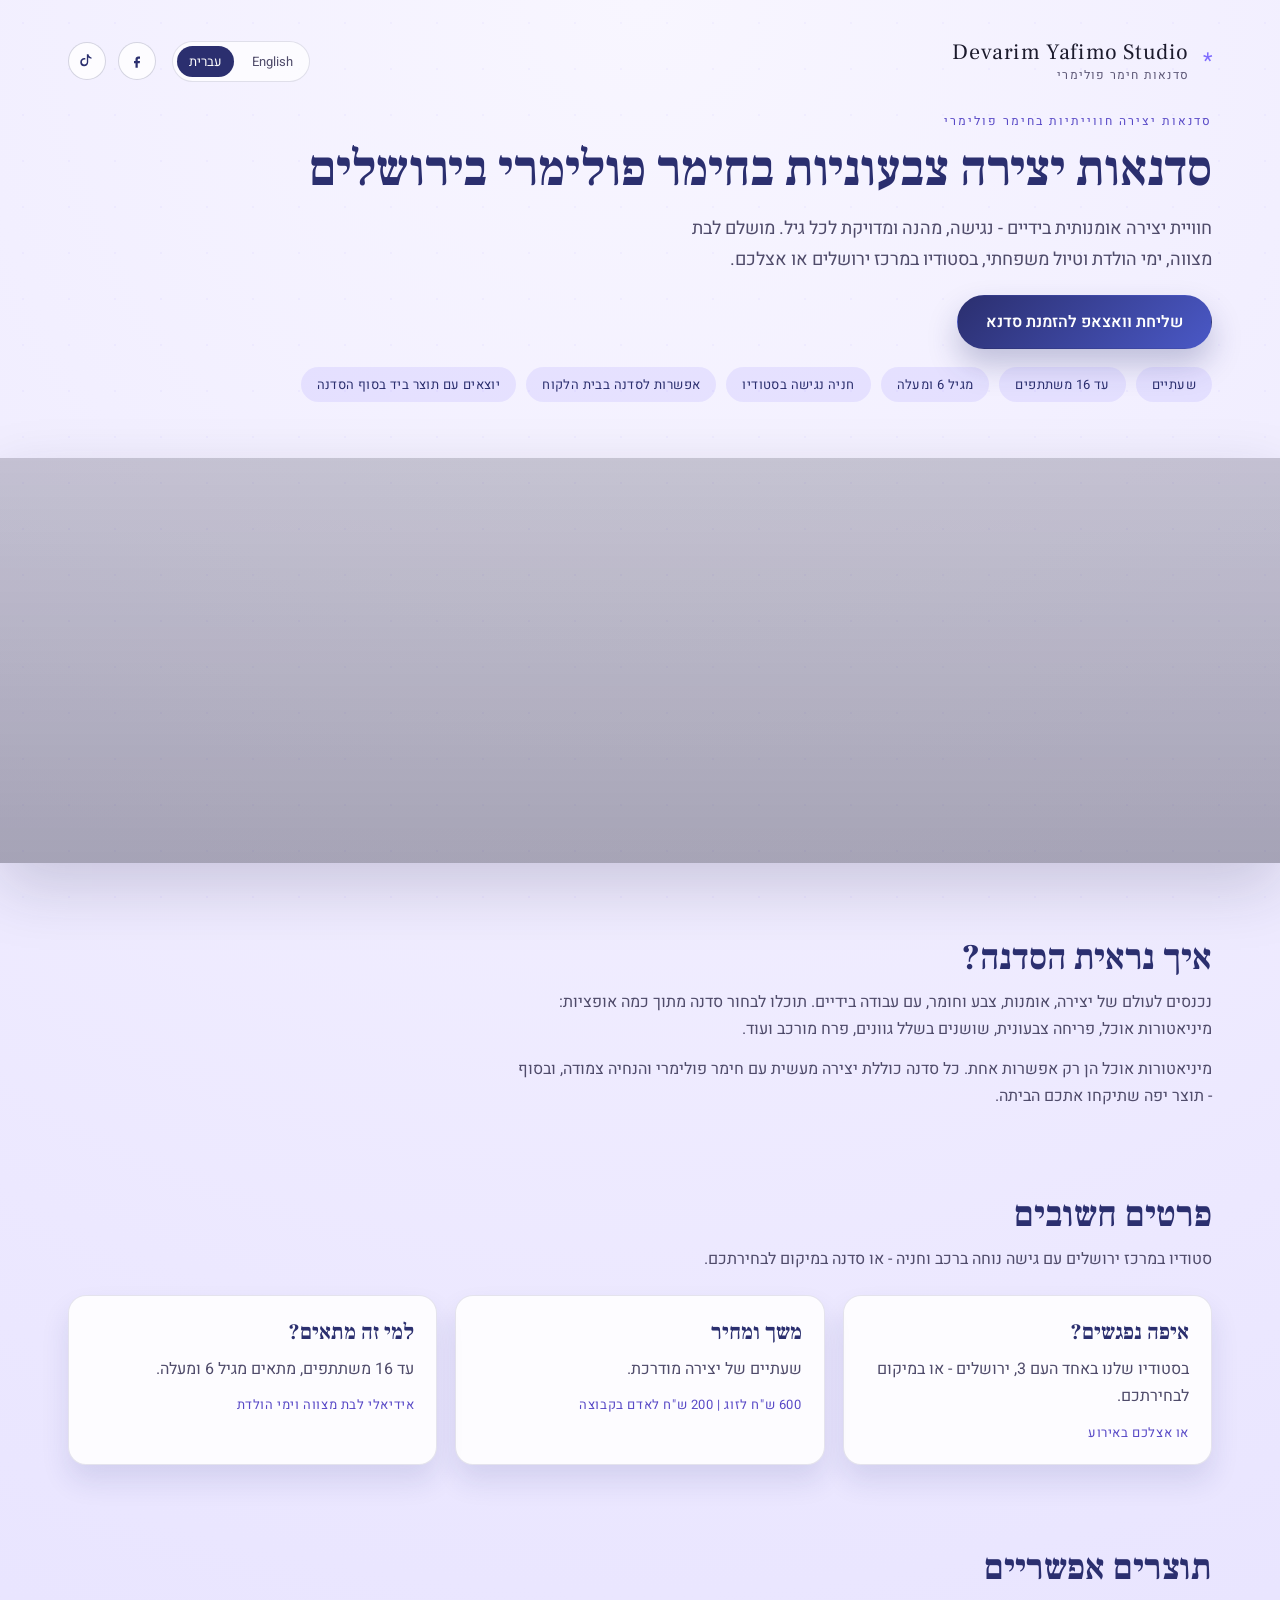
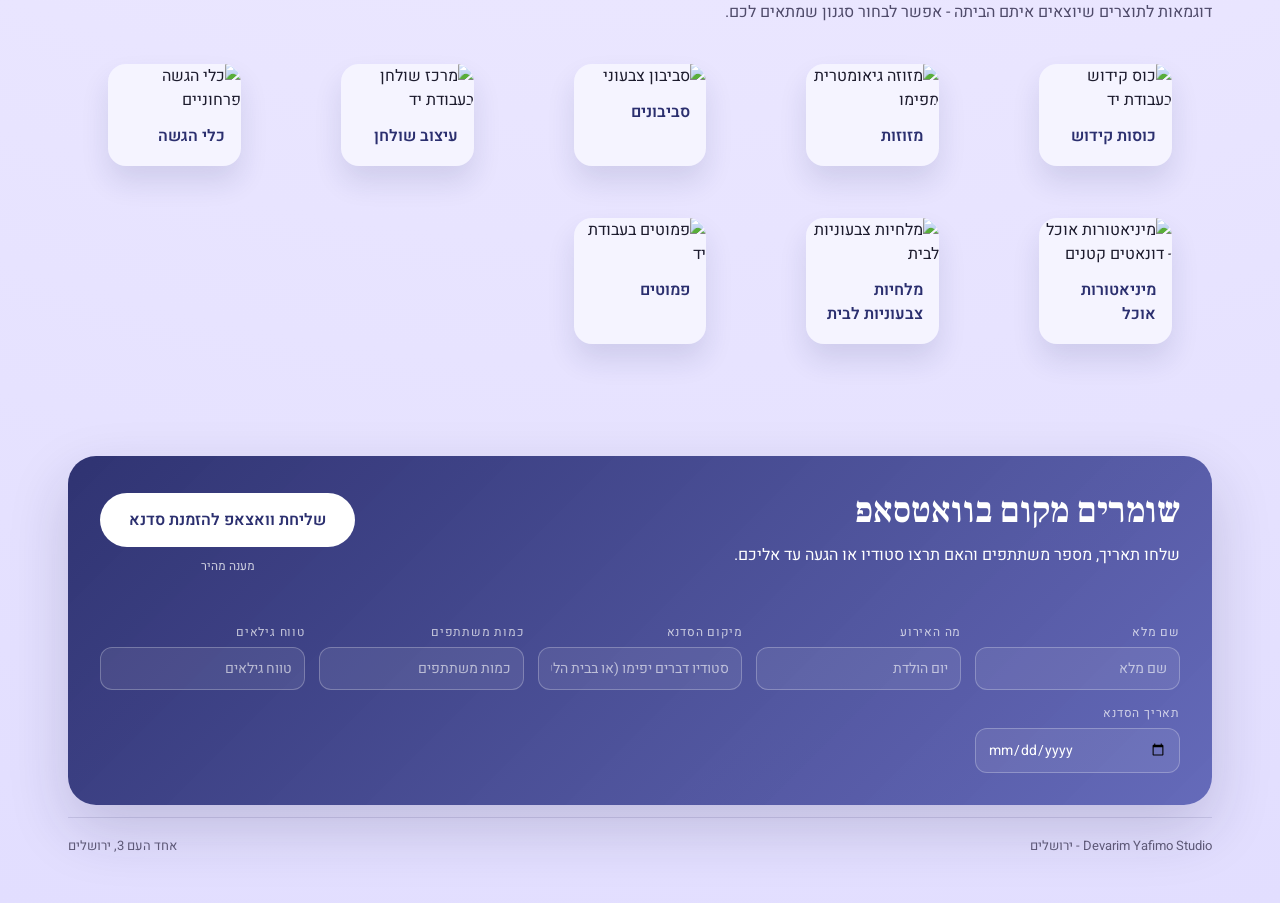
==== docs/index.html @ 642908dd "wip" ====
<!doctype html>
<html lang="he" dir="rtl">
  <head>
    <meta charset="utf-8" />
    <meta name="viewport" content="width=device-width, initial-scale=1" />
    <meta
      name="description"
      content="סדנאות יצירה בחימר פולימרי בירושלים - חוויה צבעונית עם תוצרים אישיים לכל גיל."
    />
    <title>Devarim Yafimo Studio | סדנאות פימו בירושלים</title>
    <link rel="stylesheet" href="styles.css" />
  </head>
  <body data-lang="he">
    <div class="page">
      <header class="topbar">
        <div class="brand">
          <span class="brand-mark" aria-hidden="true">*</span>
          <div>
            <div class="brand-name">Devarim Yafimo Studio</div>
            <div class="brand-sub">
              <span class="lang lang-he">סדנאות חימר פולימרי</span>
              <span class="lang lang-en">Jerusalem - Fimo Art Workshops</span>
            </div>
          </div>
        </div>
        <div class="topbar-actions">
          <div class="lang-toggle" role="group" aria-label="Language">
            <button class="lang-btn is-active" data-lang="he">עברית</button>
            <button class="lang-btn" data-lang="en">English</button>
          </div>
          <div class="social">
            <a
              class="social-link lang lang-he"
              href="https://www.facebook.com/DevarimYafimo"
              target="_blank"
              rel="noreferrer"
              aria-label="Facebook"
            >
              <svg viewBox="0 0 24 24" aria-hidden="true">
                <path
                  d="M13.5 9H16V6h-2.5C11.6 6 10 7.6 10 9.5V12H8v3h2v6h3v-6h2.6l.4-3H13v-2c0-.6.4-1 1-1z"
                  fill="currentColor"
                />
              </svg>
            </a>
            <a
              class="social-link lang lang-en"
              href="https://www.facebook.com/DevarimYafimoJudaica"
              target="_blank"
              rel="noreferrer"
              aria-label="Facebook"
            >
              <svg viewBox="0 0 24 24" aria-hidden="true">
                <path
                  d="M13.5 9H16V6h-2.5C11.6 6 10 7.6 10 9.5V12H8v3h2v6h3v-6h2.6l.4-3H13v-2c0-.6.4-1 1-1z"
                  fill="currentColor"
                />
              </svg>
            </a>
            <a
              class="social-link"
              href="https://www.tiktok.com/@rachel_dervarim_yafimo"
              target="_blank"
              rel="noreferrer"
              aria-label="TikTok"
            >
              <svg viewBox="0 0 24 24" aria-hidden="true">
                <path
                  d="M14 3c.4 2.2 1.8 3.9 4 4.2V9c-1.7-.1-3.2-.7-4.4-1.6v6.1c0 3-2.4 5.5-5.5 5.5S3 16.6 3 13.5 5.4 8 8.5 8c.4 0 .8 0 1.2.1v2.1c-.4-.1-.8-.2-1.2-.2-1.8 0-3.3 1.5-3.3 3.3s1.5 3.3 3.3 3.3 3.3-1.5 3.3-3.3V3h2.2z"
                  fill="currentColor"
                />
              </svg>
            </a>
          </div>
        </div>
      </header>

      <main>
        <section class="hero">
          <div class="hero-copy reveal">
            <div class="eyebrow">
              <span class="lang lang-he">סדנאות יצירה חווייתיות בחימר פולימרי</span>
              <span class="lang lang-en">Experiential polymer clay workshops</span>
            </div>
            <h1>
              <span class="lang lang-he">סדנאות יצירה צבעוניות בחימר פולימרי בירושלים</span>
              <span class="lang lang-en">Colorful polymer clay workshops in Jerusalem</span>
            </h1>
            <p class="lead">
              <span class="lang lang-he">
                חוויית יצירה אומנותית בידיים - נגישה, מהנה ומדויקת לכל גיל.
                מושלם לבת מצווה, ימי הולדת וטיול משפחתי, בסטודיו במרכז ירושלים או אצלכם.
              </span>
              <span class="lang lang-en">
                An artistic, hands-on creative experience - accessible, joyful, and guided for every age.
                Perfect for Bat Mitzvahs, birthdays, and family trips in our central Jerusalem studio or at your location.
              </span>
            </p>
            <div class="hero-actions">
              <a
                class="btn btn-primary btn-large lang lang-he"
                href="#"
                data-whatsapp="true"
                target="_blank"
                rel="noreferrer"
              >
                שליחת וואצאפ להזמנת סדנא
              </a>
              <a
                class="btn btn-primary btn-large lang lang-en"
                href="#"
                data-whatsapp="true"
                target="_blank"
                rel="noreferrer"
              >
                Send WhatsApp to book a workshop
              </a>
            </div>
            <div class="hero-pills">
              <div class="pill">
                <span class="lang lang-he">שעתיים</span>
                <span class="lang lang-en">2 hours</span>
              </div>
              <div class="pill">
                <span class="lang lang-he">עד 16 משתתפים</span>
                <span class="lang lang-en">Up to 16 guests</span>
              </div>
              <div class="pill">
                <span class="lang lang-he">מגיל 6 ומעלה</span>
                <span class="lang lang-en">Ages 6+</span>
              </div>
              <div class="pill">
                <span class="lang lang-he">חניה נגישה בסטודיו</span>
                <span class="lang lang-en">Easy parking at the studio</span>
              </div>
              <div class="pill">
                <span class="lang lang-he">אפשרות לסדנה בבית הלקוח</span>
                <span class="lang lang-en">Option for a workshop at your location</span>
              </div>
              <div class="pill">
                <span class="lang lang-he">יוצאים עם תוצר ביד בסוף הסדנה</span>
                <span class="lang lang-en">Leave with a finished piece in hand</span>
              </div>
            </div>
          </div>
        </section>

        <section class="photo-band" aria-hidden="true"></section>

        <section class="story" id="story">
          <div class="section-title reveal">
            <h2>
              <span class="lang lang-he">איך נראית הסדנה?</span>
              <span class="lang lang-en">What happens in the workshop?</span>
            </h2>
            <p>
              <span class="lang lang-he">
                נכנסים לעולם של יצירה, אומנות, צבע וחומר, עם עבודה בידיים. תוכלו לבחור סדנה מתוך כמה אופציות:
                מיניאטורות אוכל, פריחה צבעונית, שושנים בשלל גוונים, פרח מורכב ועוד.
              </span>
              <span class="lang lang-en">
                Step into a world of color, craft, and hands-on art. Choose from several options:
                miniature food, colorful blooms, roses in many shades, complex flowers, and more.
              </span>
            </p>
            <p>
              <span class="lang lang-he">
                מיניאטורות אוכל הן רק אפשרות אחת. כל סדנה כוללת יצירה מעשית עם חימר פולימרי
                והנחיה צמודה, ובסוף - תוצר יפה שתיקחו אתכם הביתה.
              </span>
              <span class="lang lang-en">
                Miniature food is just one option. Every workshop is fully guided and hands-on,
                and you leave with a finished piece to take home.
              </span>
            </p>
          </div>
        </section>

        <section class="details" id="details">
          <div class="section-title reveal">
            <h2>
              <span class="lang lang-he">פרטים חשובים</span>
              <span class="lang lang-en">Key details</span>
            </h2>
            <p>
              <span class="lang lang-he">
                סטודיו במרכז ירושלים עם גישה נוחה ברכב וחניה - או סדנה במיקום לבחירתכם.
              </span>
              <span class="lang lang-en">
                Central Jerusalem studio with easy car access and parking - or we come to you.
              </span>
            </p>
          </div>
          <div class="detail-grid">
            <article class="detail-card reveal">
              <h3>
                <span class="lang lang-he">איפה נפגשים?</span>
                <span class="lang lang-en">Where do we meet?</span>
              </h3>
              <p>
                <span class="lang lang-he">בסטודיו שלנו באחד העם 3, ירושלים - או במיקום לבחירתכם.</span>
                <span class="lang lang-en">In our studio at Ahad Ha'am 3, Jerusalem - or at a location of your choice.</span>
              </p>
              <div class="detail-meta">
                <span class="lang lang-he">או אצלכם באירוע</span>
                <span class="lang lang-en">Or at your event location</span>
              </div>
            </article>
            <article class="detail-card reveal">
              <h3>
                <span class="lang lang-he">משך ומחיר</span>
                <span class="lang lang-en">Duration & pricing</span>
              </h3>
              <p>
                <span class="lang lang-he">שעתיים של יצירה מודרכת.</span>
                <span class="lang lang-en">Two hours of guided creation.</span>
              </p>
              <div class="detail-meta">
                <span class="lang lang-he">600 ש"ח לזוג | 200 ש"ח לאדם בקבוצה</span>
                <span class="lang lang-en">600 ILS per couple | 200 ILS per person (group)</span>
              </div>
            </article>
            <article class="detail-card reveal">
              <h3>
                <span class="lang lang-he">למי זה מתאים?</span>
                <span class="lang lang-en">Who is it for?</span>
              </h3>
              <p>
                <span class="lang lang-he">עד 16 משתתפים, מתאים מגיל 6 ומעלה.</span>
                <span class="lang lang-en">Up to 16 participants, suitable for ages 6 and up.</span>
              </p>
              <div class="detail-meta">
                <span class="lang lang-he">אידיאלי לבת מצווה וימי הולדת</span>
                <span class="lang lang-en">Great for Bat Mitzvahs and birthdays</span>
              </div>
            </article>
          </div>
        </section>

        <section class="gallery" id="gallery">
          <div class="section-title reveal">
            <h2>
              <span class="lang lang-he">תוצרים אפשריים</span>
              <span class="lang lang-en">Possible Outcomes</span>
            </h2>
            <p>
              <span class="lang lang-he">דוגמאות לתוצרים שיוצאים איתם הביתה - אפשר לבחור סגנון שמתאים לכם.</span>
              <span class="lang lang-en">Examples of what you can create and take home.</span>
            </p>
          </div>
          <div class="gallery-grid">
            <figure class="gallery-item reveal">
              <img
                src="https://i.etsystatic.com/8277040/r/il/6e809d/1767116785/il_fullxfull.1767116785_7kuh.jpg"
                alt="כוס קידוש בעבודת יד"
                loading="lazy"
              />
              <figcaption>
                <span class="lang lang-he">כוסות קידוש</span>
                <span class="lang lang-en">Kiddush cups</span>
              </figcaption>
            </figure>
            <figure class="gallery-item reveal">
              <img
                src="https://i.etsystatic.com/8277040/r/il/8ec2e6/2850732354/il_fullxfull.2850732354_n8ok.jpg"
                alt="מזוזה גיאומטרית מפימו"
                loading="lazy"
              />
              <figcaption>
                <span class="lang lang-he">מזוזות</span>
                <span class="lang lang-en">Mezuzot</span>
              </figcaption>
            </figure>
            <figure class="gallery-item reveal">
              <img
                src="https://i.etsystatic.com/8277040/r/il/fa1c65/863215394/il_fullxfull.863215394_b9i9.jpg"
                alt="סביבון צבעוני"
                loading="lazy"
              />
              <figcaption>
                <span class="lang lang-he">סביבונים</span>
                <span class="lang lang-en">Dreidels</span>
              </figcaption>
            </figure>
            <figure class="gallery-item reveal">
              <img
                src="https://i.etsystatic.com/8277040/r/il/584388/7185488423/il_fullxfull.7185488423_a9vc.jpg"
                alt="מרכז שולחן בעבודת יד"
                loading="lazy"
              />
              <figcaption>
                <span class="lang lang-he">עיצוב שולחן</span>
                <span class="lang lang-en">Table art</span>
              </figcaption>
            </figure>
            <figure class="gallery-item reveal">
              <img
                src="https://i.etsystatic.com/8277040/r/il/002869/7143385800/il_fullxfull.7143385800_ps60.jpg"
                alt="כלי הגשה פרחוניים"
                loading="lazy"
              />
              <figcaption>
                <span class="lang lang-he">כלי הגשה</span>
                <span class="lang lang-en">Serving pieces</span>
              </figcaption>
            </figure>
            <figure class="gallery-item reveal">
              <img
                src="https://static.wixstatic.com/media/b8a812_b4b0f3f49c814c9bbf1d1952354b878e~mv2.jpg/v1/fill/w_276,h_276,fp_0.50_0.50,q_80,usm_0.66_1.00_0.01,enc_auto/b8a812_b4b0f3f49c814c9bbf1d1952354b878e~mv2.jpg"
                alt="מיניאטורות אוכל - דונאטים קטנים"
                loading="lazy"
              />
              <figcaption>
                <span class="lang lang-he">מיניאטורות אוכל</span>
                <span class="lang lang-en">Miniature food</span>
              </figcaption>
            </figure>
            <figure class="gallery-item reveal">
              <img
                src="https://static.wixstatic.com/media/b8a812_61f7c20c7ef841029493200697634195~mv2.jpeg/v1/fill/w_276,h_276,fp_0.50_0.50,q_80,usm_0.66_1.00_0.01,enc_auto/b8a812_61f7c20c7ef841029493200697634195~mv2.jpeg"
                alt="מלחיות צבעוניות לבית"
                loading="lazy"
              />
              <figcaption>
                <span class="lang lang-he">מלחיות צבעוניות לבית</span>
                <span class="lang lang-en">Colorful salt shakers</span>
              </figcaption>
            </figure>
            <figure class="gallery-item reveal">
              <img
                src="https://i.etsystatic.com/8277040/r/il/660738/2061379869/il_fullxfull.2061379869_s9yg.jpg"
                alt="פמוטים בעבודת יד"
                loading="lazy"
              />
              <figcaption>
                <span class="lang lang-he">פמוטים</span>
                <span class="lang lang-en">Candlesticks</span>
              </figcaption>
            </figure>
          </div>
        </section>

        <section class="cta" id="book">
          <div class="cta-inner reveal">
            <div>
              <h2>
                <span class="lang lang-he">שומרים מקום בוואטסאפ</span>
                <span class="lang lang-en">Reserve your workshop on WhatsApp</span>
              </h2>
              <p>
                <span class="lang lang-he">
                  שלחו תאריך, מספר משתתפים והאם תרצו סטודיו או הגעה עד אליכם.
                </span>
                <span class="lang lang-en">
                  Send your date, group size, and whether you prefer the studio or on-location session.
                </span>
              </p>
            </div>
            <div class="cta-actions">
              <a
                class="btn btn-light btn-large lang lang-he"
                href="#"
                data-whatsapp="true"
                target="_blank"
                rel="noreferrer"
              >
                שליחת וואצאפ להזמנת סדנא
              </a>
              <a
                class="btn btn-light btn-large lang lang-en"
                href="#"
                data-whatsapp="true"
                target="_blank"
                rel="noreferrer"
              >
                Send WhatsApp to book a workshop
              </a>
              <div class="cta-note">
                <span class="lang lang-he">מענה מהיר</span>
                <span class="lang lang-en">Fast response</span>
              </div>
            </div>
            <form class="booking-form" id="bookingForm">
              <div class="form-grid">
                <label class="form-field">
                  <span class="lang lang-he">שם מלא</span>
                  <span class="lang lang-en">Full name</span>
                  <input
                    type="text"
                    name="fullName"
                    data-placeholder-he="שם מלא"
                    data-placeholder-en="Full name"
                    placeholder="שם מלא"
                  />
                </label>
                <label class="form-field">
                  <span class="lang lang-he">מה האירוע</span>
                  <span class="lang lang-en">Event</span>
                  <input
                    type="text"
                    name="event"
                    data-placeholder-he="יום הולדת"
                    data-placeholder-en="Birthday"
                    placeholder="יום הולדת"
                  />
                </label>
                <label class="form-field">
                  <span class="lang lang-he">מיקום הסדנא</span>
                  <span class="lang lang-en">Workshop location</span>
                  <input
                    type="text"
                    name="location"
                    data-placeholder-he="סטודיו דברים יפימו (או בבית הלקוח)"
                    data-placeholder-en="Devarim Yafimo Studio (or at your location)"
                    placeholder="סטודיו דברים יפימו (או בבית הלקוח)"
                  />
                </label>
                <label class="form-field">
                  <span class="lang lang-he">כמות משתתפים</span>
                  <span class="lang lang-en">Number of participants</span>
                  <input
                    type="text"
                    name="participants"
                    data-placeholder-he="כמות משתתפים"
                    data-placeholder-en="Number of participants"
                    placeholder="כמות משתתפים"
                  />
                </label>
                <label class="form-field">
                  <span class="lang lang-he">טווח גילאים</span>
                  <span class="lang lang-en">Age range</span>
                  <input
                    type="text"
                    name="ageRange"
                    data-placeholder-he="טווח גילאים"
                    data-placeholder-en="Age range"
                    placeholder="טווח גילאים"
                  />
                </label>
                <label class="form-field">
                  <span class="lang lang-he">תאריך הסדנא</span>
                  <span class="lang lang-en">Workshop date</span>
                  <input
                    type="date"
                    name="date"
                    data-placeholder-he="תאריך הסדנא"
                    data-placeholder-en="Workshop date"
                    placeholder="תאריך הסדנא"
                  />
                </label>
              </div>
            </form>
          </div>
        </section>
      </main>

      <footer class="footer">
        <div>
          <span class="lang lang-he">Devarim Yafimo Studio - ירושלים</span>
          <span class="lang lang-en">Devarim Yafimo Studio - Jerusalem</span>
        </div>
        <div>
          <span class="lang lang-he">אחד העם 3, ירושלים</span>
          <span class="lang lang-en">Ahad Ha'am 3, Jerusalem</span>
        </div>
      </footer>
    </div>

    <script src="script.js"></script>
  </body>
</html>
---- docs/styles.css ----
@import url('https://fonts.googleapis.com/css2?family=Frank+Ruhl+Libre:wght@400;600;700&family=Heebo:wght@300;400;500;600&display=swap');

:root {
  --ink: #1c1b2d;
  --muted: #4f4b6a;
  --accent: #7f6cff;
  --accent-dark: #5849c6;
  --emerald: #2b2f6f;
  --rose: #6b5fd1;
  --paper: #f5f4ff;
  --sand: #ece8ff;
  --shadow: 0 24px 60px rgba(36, 32, 74, 0.18);
  --radius-lg: 28px;
  --radius-md: 18px;
  --radius-sm: 12px;
  --hero-image: url("https://i.etsystatic.com/8277040/r/il/0d35c6/2013232828/il_fullxfull.2013232828_3y3b.jpg");
}

* {
  box-sizing: border-box;
}

body {
  margin: 0;
  font-family: 'Heebo', sans-serif;
  color: var(--ink);
  background: radial-gradient(circle at top, #f8f6ff 0%, var(--sand) 52%, #e2deff 100%);
  min-height: 100vh;
  overflow-x: hidden;
}

body::before {
  content: "";
  position: fixed;
  inset: 0;
  background-image: radial-gradient(rgba(127, 108, 255, 0.08) 1px, transparent 1px);
  background-size: 46px 46px;
  opacity: 0.6;
  pointer-events: none;
  z-index: -1;
}

body[data-lang="en"] {
  direction: ltr;
}

body[data-lang="he"] {
  direction: rtl;
}

body[data-lang="he"] .lang-en {
  display: none;
}

body[data-lang="en"] .lang-he {
  display: none;
}

img {
  width: 100%;
  display: block;
  border-radius: inherit;
}

.page {
  max-width: 1200px;
  margin: 0 auto;
  padding: 32px 28px 48px;
}

.topbar {
  display: flex;
  align-items: center;
  justify-content: space-between;
  gap: 16px;
  padding: 6px 0 28px;
}

.brand {
  display: flex;
  align-items: center;
  gap: 14px;
}

.brand-mark {
  font-size: 22px;
  color: var(--accent);
}

.brand-name {
  font-family: 'Frank Ruhl Libre', serif;
  font-size: 22px;
  letter-spacing: 0.6px;
}

.brand-sub {
  font-size: 12px;
  letter-spacing: 1.2px;
  text-transform: uppercase;
  color: #5d5877;
}

.topbar-actions {
  display: flex;
  align-items: center;
  gap: 16px;
}

.lang-toggle {
  display: inline-flex;
  align-items: center;
  gap: 6px;
  background: rgba(255, 255, 255, 0.7);
  border-radius: 999px;
  padding: 4px;
  border: 1px solid rgba(52, 52, 108, 0.14);
  direction: ltr;
}

.lang-btn {
  border: none;
  background: transparent;
  font-family: 'Heebo', sans-serif;
  font-size: 13px;
  padding: 6px 12px;
  border-radius: 999px;
  cursor: pointer;
  color: var(--muted);
}

.lang-btn.is-active {
  background: var(--emerald);
  color: #fff;
}

.cta-inline {
  display: flex;
  align-items: center;
}

.hero {
  display: grid;
  grid-template-columns: repeat(auto-fit, minmax(280px, 1fr));
  gap: 36px;
  align-items: center;
  padding-bottom: 56px;
}

.photo-band {
  min-height: clamp(260px, 45vh, 540px);
  width: 100vw;
  margin: 0 calc(50% - 50vw) 40px;
  border-radius: 0;
  background-image: linear-gradient(
      180deg,
      rgba(28, 27, 45, 0.05) 0%,
      rgba(28, 27, 45, 0.35) 100%
    ),
    var(--hero-image);
  background-size: cover;
  background-position: center calc(50% + var(--photo-offset, 0px));
  background-attachment: fixed;
  box-shadow: var(--shadow);
}

.eyebrow {
  text-transform: uppercase;
  letter-spacing: 2px;
  font-size: 12px;
  color: var(--accent-dark);
  margin-bottom: 12px;
}

h1,
h2,
h3 {
  font-family: 'Frank Ruhl Libre', serif;
  color: var(--emerald);
  text-align: start;
}

h1 {
  font-size: clamp(30px, 4vw, 50px);
  line-height: 1.12;
  margin: 0 0 16px;
}

h2 {
  font-size: clamp(24px, 3vw, 36px);
  margin: 0 0 8px;
}

h3 {
  font-size: 22px;
  margin: 0 0 10px;
}

p {
  font-size: 16px;
  line-height: 1.7;
  margin: 0 0 12px;
  color: var(--muted);
  text-align: start;
}

.lead {
  font-size: 18px;
  max-width: 520px;
}

.hero-actions {
  display: flex;
  flex-wrap: wrap;
  gap: 12px;
  margin: 20px 0 18px;
}

.btn {
  display: inline-flex;
  align-items: center;
  justify-content: center;
  padding: 12px 22px;
  border-radius: 999px;
  font-weight: 600;
  text-decoration: none;
  transition: transform 0.2s ease, box-shadow 0.2s ease, background 0.2s ease;
  border: 1px solid transparent;
}

.btn-primary {
  background: linear-gradient(135deg, #2b2f6f, #4a58c6);
  color: #fff;
  box-shadow: 0 16px 30px rgba(40, 46, 110, 0.25);
}

.btn-primary:hover {
  transform: translateY(-2px);
  box-shadow: 0 20px 34px rgba(40, 46, 110, 0.35);
}

.btn-large {
  padding: 14px 28px;
  font-size: 16px;
}

.btn-light {
  background: #fff;
  color: #2b2f6f;
  border-color: rgba(255, 255, 255, 0.6);
}

.hero-pills {
  display: flex;
  flex-wrap: wrap;
  gap: 10px;
}

.pill {
  padding: 8px 16px;
  background: rgba(127, 108, 255, 0.12);
  border-radius: 999px;
  font-size: 13px;
  letter-spacing: 0.4px;
  color: #2b2f6f;
}

.hero-media {
  display: grid;
  gap: 16px;
  justify-items: center;
}

.image-frame {
  padding: 12px;
  border-radius: var(--radius-lg);
  background: linear-gradient(135deg, rgba(127, 108, 255, 0.28), rgba(79, 112, 214, 0.16));
  box-shadow: var(--shadow);
}

.image-frame img {
  border-radius: var(--radius-lg);
}

.image-caption {
  font-size: 13px;
  letter-spacing: 1px;
  text-transform: uppercase;
  color: #5d5877;
}

.section-title {
  max-width: 700px;
  margin-bottom: 22px;
}

.story {
  padding: 32px 0 20px;
}

.details {
  padding: 40px 0;
}

.detail-grid {
  display: grid;
  grid-template-columns: repeat(auto-fit, minmax(240px, 1fr));
  gap: 18px;
}

.detail-card {
  padding: 22px;
  background: #fdfcff;
  border-radius: var(--radius-md);
  border: 1px solid rgba(52, 52, 108, 0.12);
  box-shadow: 0 16px 28px rgba(45, 52, 120, 0.12);
}

.detail-meta {
  font-size: 13px;
  letter-spacing: 0.6px;
  text-transform: uppercase;
  color: var(--accent-dark);
}

.gallery {
  padding: 40px 0 56px;
}

.gallery-grid {
  display: grid;
  grid-template-columns: repeat(auto-fit, minmax(190px, 1fr));
  gap: 20px;
}

.gallery-item {
  background: var(--paper);
  border-radius: var(--radius-md);
  box-shadow: 0 16px 28px rgba(36, 41, 96, 0.12);
  overflow: hidden;
  transition: transform 0.2s ease;
}

.gallery-item:hover {
  transform: translateY(-4px);
}

.gallery-item figcaption {
  padding: 12px 16px 18px;
  font-weight: 600;
  color: #2b2f6f;
  text-align: start;
}

.cta {
  margin: 40px 0 12px;
  background: linear-gradient(135deg, rgba(43, 47, 111, 0.98), rgba(90, 96, 180, 0.92));
  color: #fff;
  border-radius: var(--radius-lg);
  padding: 32px;
  box-shadow: var(--shadow);
}

.cta h2,
.cta p {
  color: #fff;
}

.cta-inner {
  display: flex;
  flex-wrap: wrap;
  gap: 24px;
  align-items: center;
  justify-content: space-between;
}

.cta-actions {
  display: grid;
  gap: 10px;
  justify-items: center;
}

.cta-note {
  font-size: 12px;
  color: rgba(255, 255, 255, 0.75);
  text-align: center;
}

.booking-form {
  width: 100%;
  margin-top: 18px;
}

.form-grid {
  display: grid;
  grid-template-columns: repeat(auto-fit, minmax(200px, 1fr));
  gap: 14px;
}

.form-field {
  display: grid;
  gap: 6px;
  font-size: 12px;
  text-transform: uppercase;
  letter-spacing: 0.8px;
  color: rgba(255, 255, 255, 0.7);
}

.form-field input {
  border: 1px solid rgba(255, 255, 255, 0.25);
  border-radius: 12px;
  background: rgba(255, 255, 255, 0.08);
  color: #fff;
  padding: 10px 12px;
  font-size: 14px;
  font-family: 'Heebo', sans-serif;
}

.form-field input::placeholder {
  color: rgba(255, 255, 255, 0.6);
}

.form-field input:focus {
  outline: none;
  border-color: rgba(255, 255, 255, 0.6);
  box-shadow: 0 0 0 3px rgba(127, 108, 255, 0.3);
}

.footer {
  display: flex;
  flex-wrap: wrap;
  gap: 10px 24px;
  justify-content: space-between;
  color: #5d5877;
  font-size: 13px;
  padding-top: 18px;
  border-top: 1px solid rgba(52, 52, 108, 0.14);
}

.social {
  display: flex;
  gap: 12px;
  align-items: center;
}

.social-link {
  text-decoration: none;
  color: var(--emerald);
  font-weight: 600;
  border: 1px solid rgba(52, 52, 108, 0.2);
  border-radius: 999px;
  width: 38px;
  height: 38px;
  display: inline-flex;
  align-items: center;
  justify-content: center;
  background: rgba(255, 255, 255, 0.8);
  transition: color 0.2s ease, border-color 0.2s ease, transform 0.2s ease;
  text-transform: uppercase;
}

.social-link svg {
  width: 18px;
  height: 18px;
  display: block;
}

.social-link:hover {
  color: var(--accent-dark);
  border-color: currentColor;
  transform: translateY(-2px);
}

.social-link.is-placeholder {
  opacity: 0.6;
  cursor: default;
}

.reveal {
  opacity: 0;
  transform: translateY(16px);
  transition: opacity 0.6s ease, transform 0.6s ease;
}

.reveal.is-visible {
  opacity: 1;
  transform: translateY(0);
}

@media (max-width: 900px) {
  .topbar {
    flex-direction: column;
    align-items: flex-start;
  }

  .topbar-actions {
    width: 100%;
    display: grid;
    grid-template-columns: auto auto;
    align-items: center;
    justify-content: center;
    gap: 12px 16px;
  }

  .topbar-actions .lang-toggle,
  .topbar-actions .social {
    margin-bottom: 0;
    justify-self: center;
  }

  .cta-inline {
    width: 100%;
    grid-column: 1 / -1;
  }

  .cta-inline .btn {
    width: 100%;
    justify-content: center;
  }

  .photo-band {
    min-height: 220px;
    background-attachment: scroll;
  }

  .social {
    width: 100%;
  }
}

@media (max-width: 600px) {
  .page {
    padding: 24px 20px 36px;
  }

  .cta {
    padding: 24px 20px;
  }

  .hero-actions .btn {
    width: 100%;
  }
}

@media (prefers-reduced-motion: reduce) {
  * {
    animation: none !important;
    transition: none !important;
  }
}
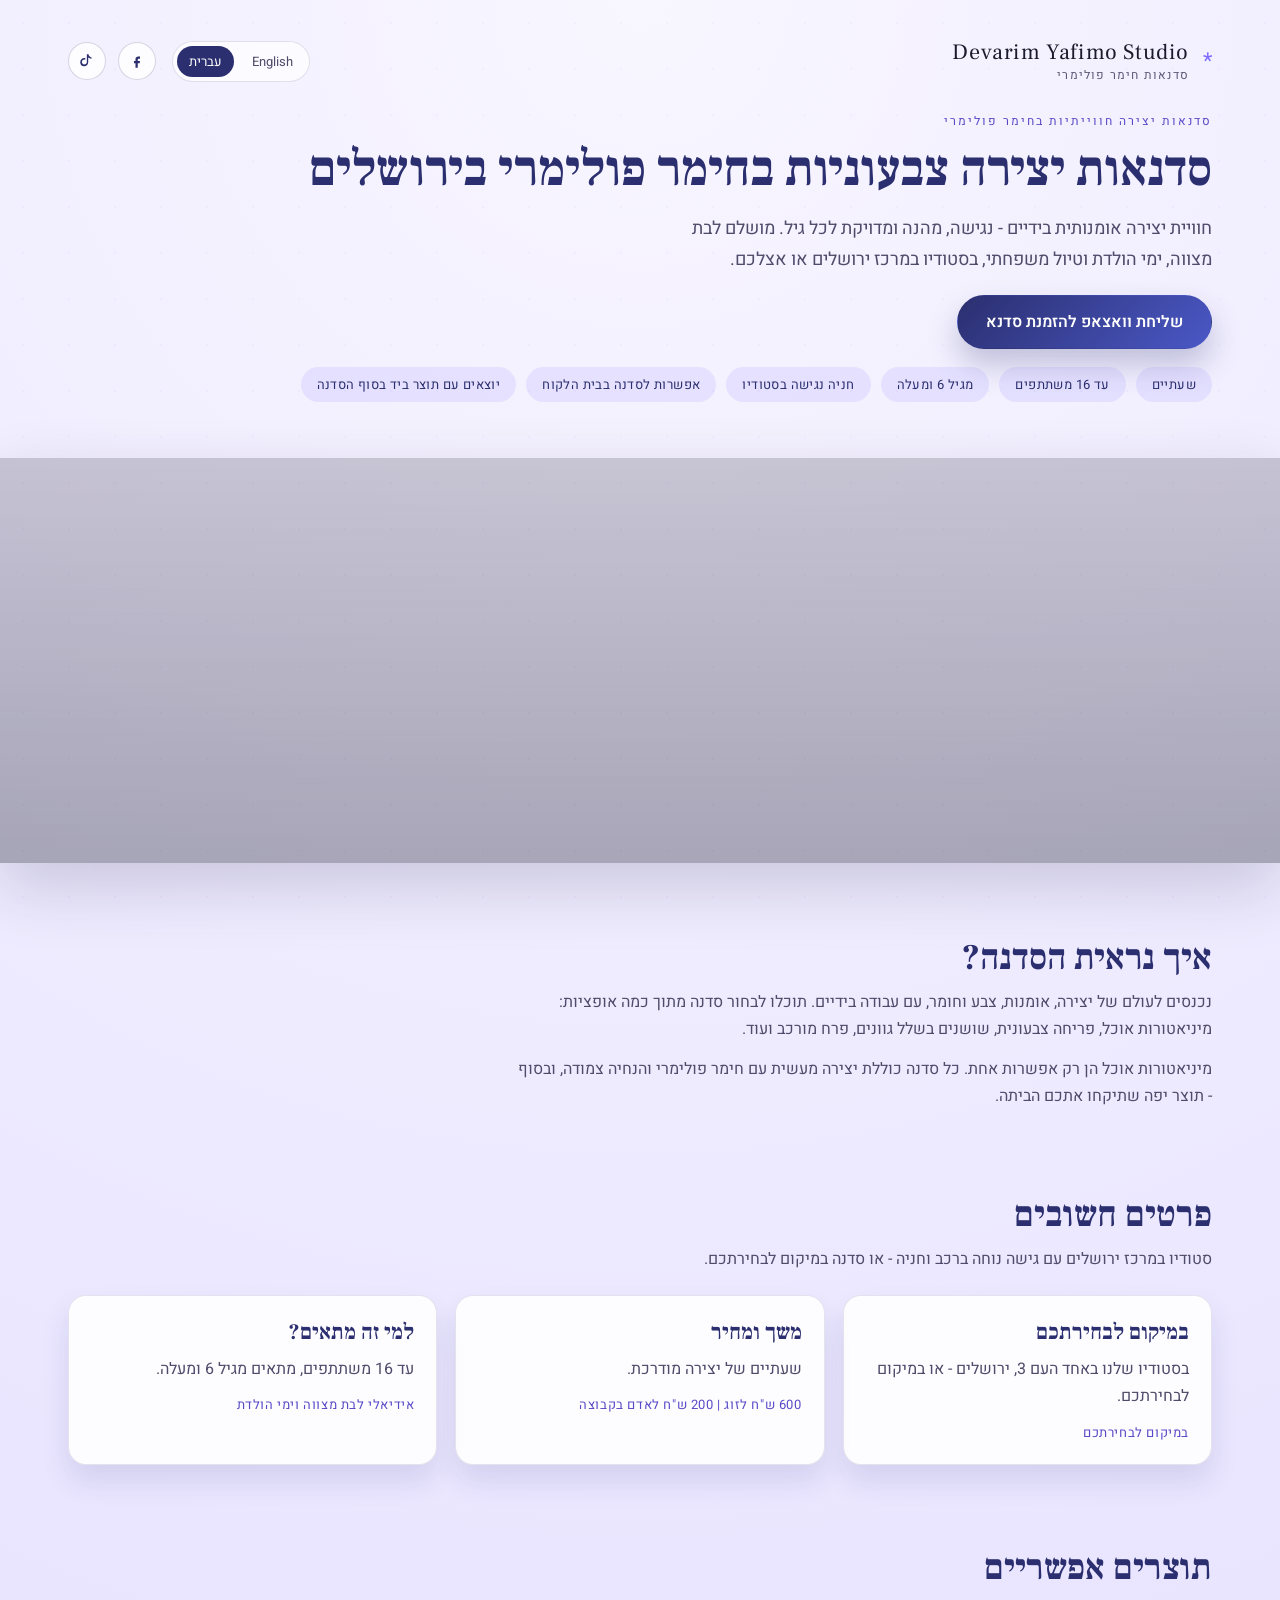
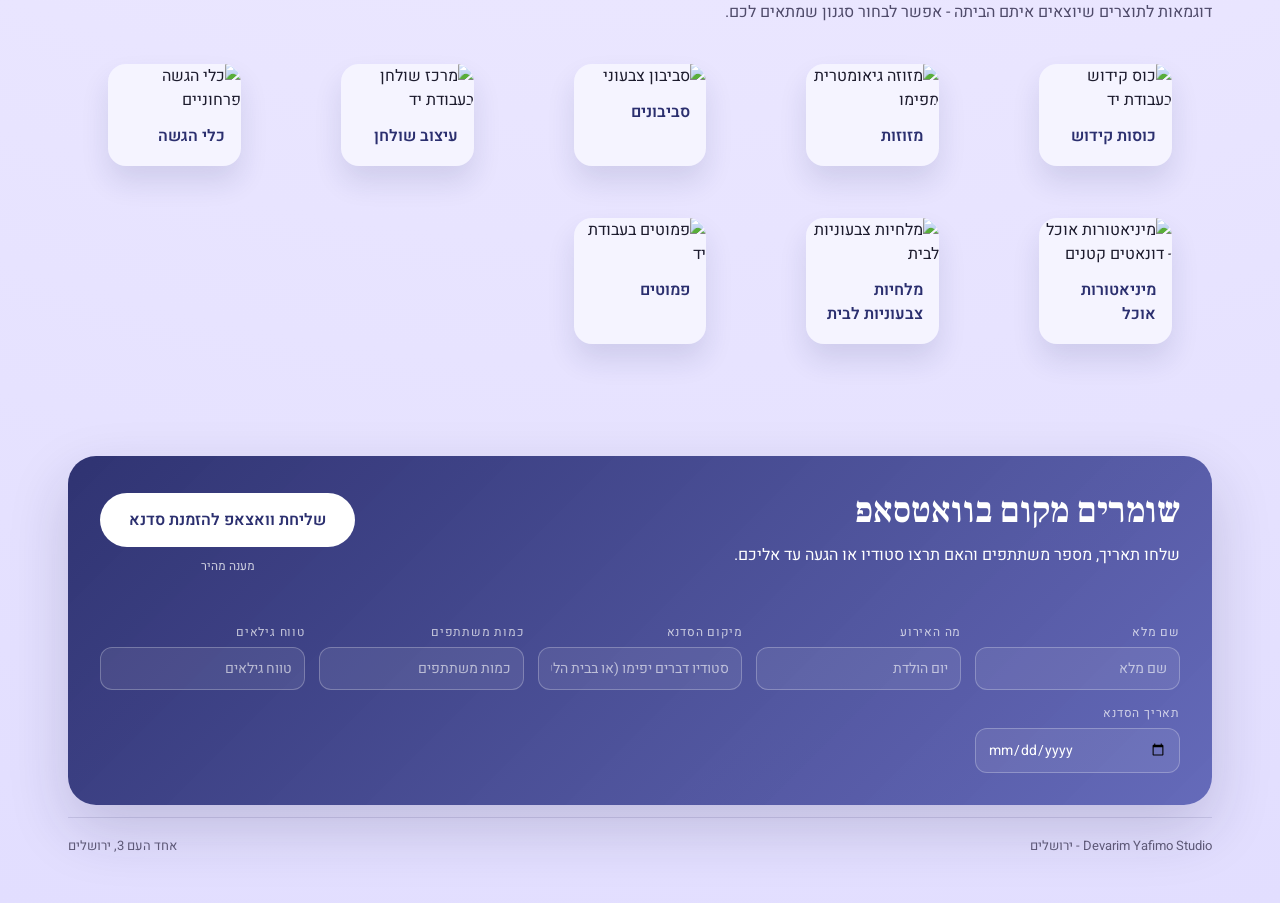
==== commit 5c8e453b: "wp" ====
--- a/docs/index.html
+++ b/docs/index.html
@@ -194,7 +194,7 @@
           <div class="detail-grid">
             <article class="detail-card reveal">
               <h3>
-                <span class="lang lang-he">איפה נפגשים?</span>
+                <span class="lang lang-he">במיקום לבחירתכם</span>
                 <span class="lang lang-en">Where do we meet?</span>
               </h3>
               <p>
@@ -202,7 +202,7 @@
                 <span class="lang lang-en">In our studio at Ahad Ha'am 3, Jerusalem - or at a location of your choice.</span>
               </p>
               <div class="detail-meta">
-                <span class="lang lang-he">או אצלכם באירוע</span>
+                <span class="lang lang-he">במיקום לבחירתכם</span>
                 <span class="lang lang-en">Or at your event location</span>
               </div>
             </article>
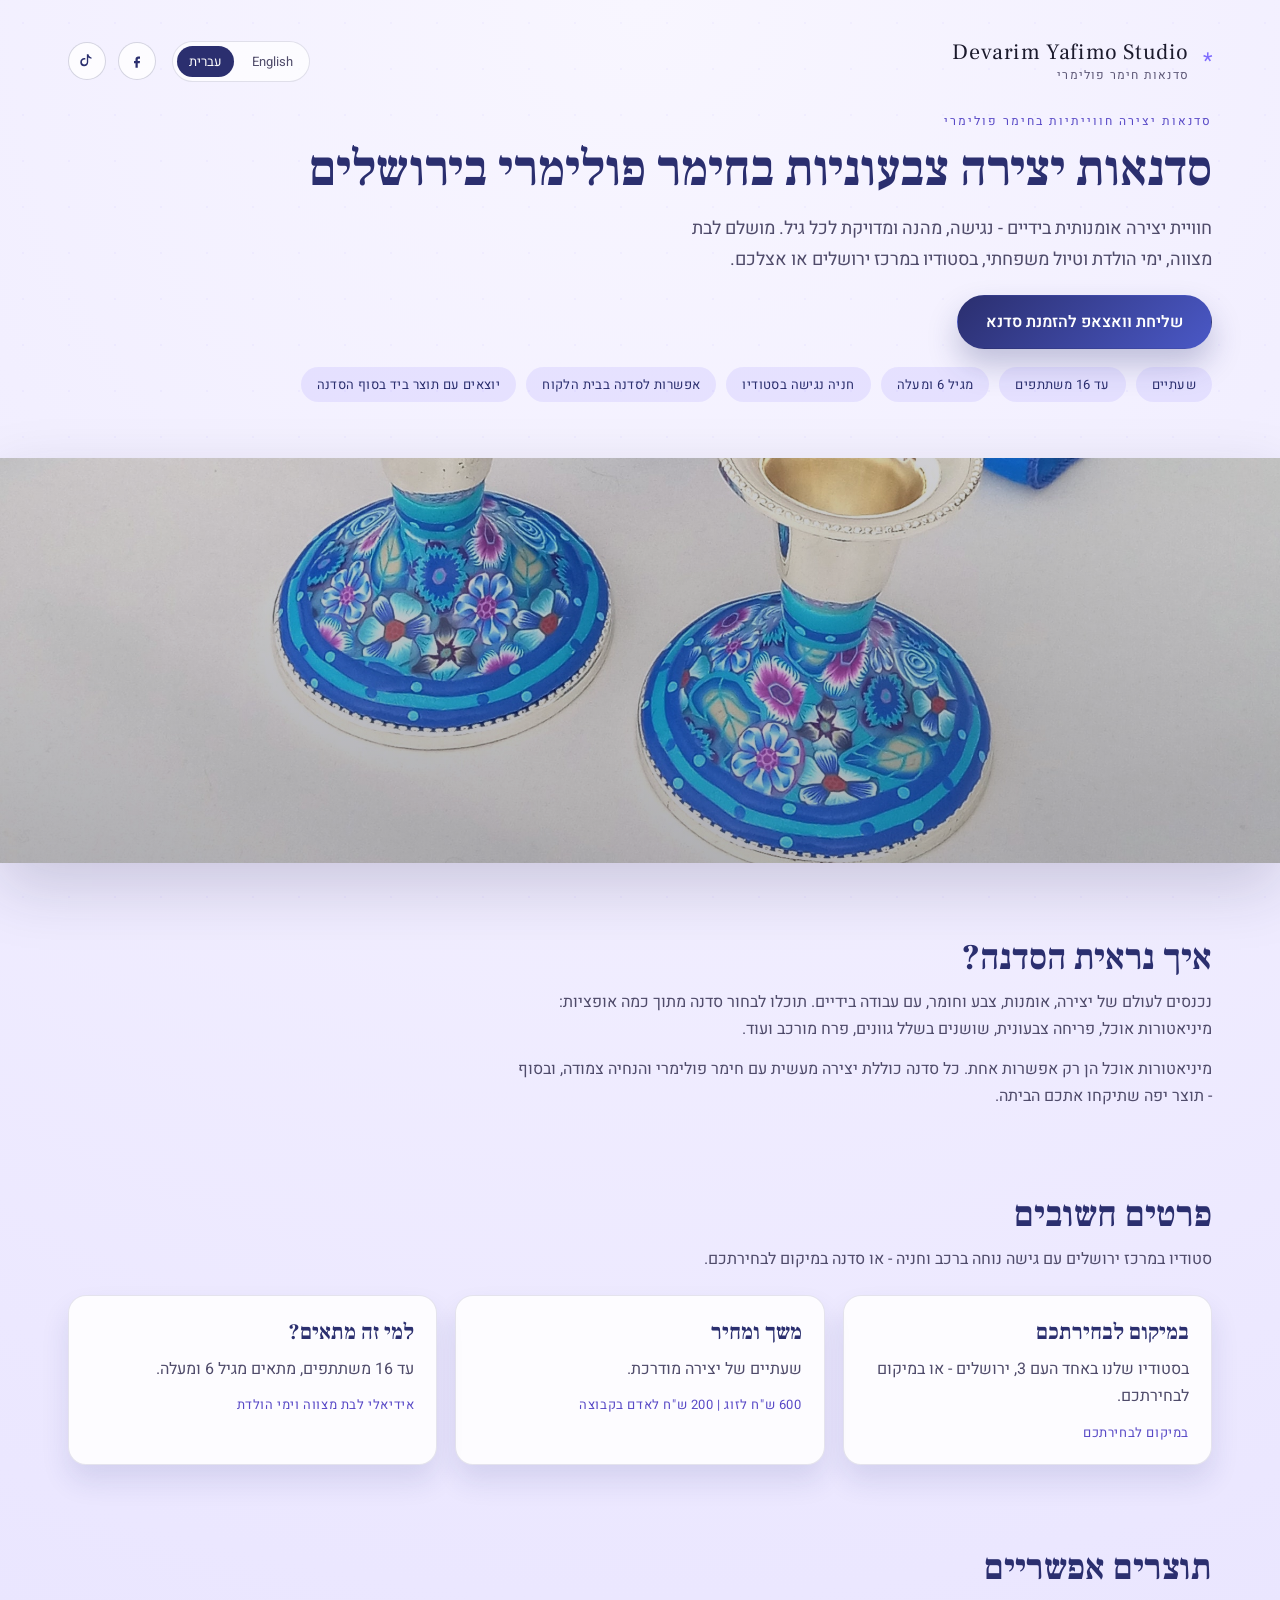
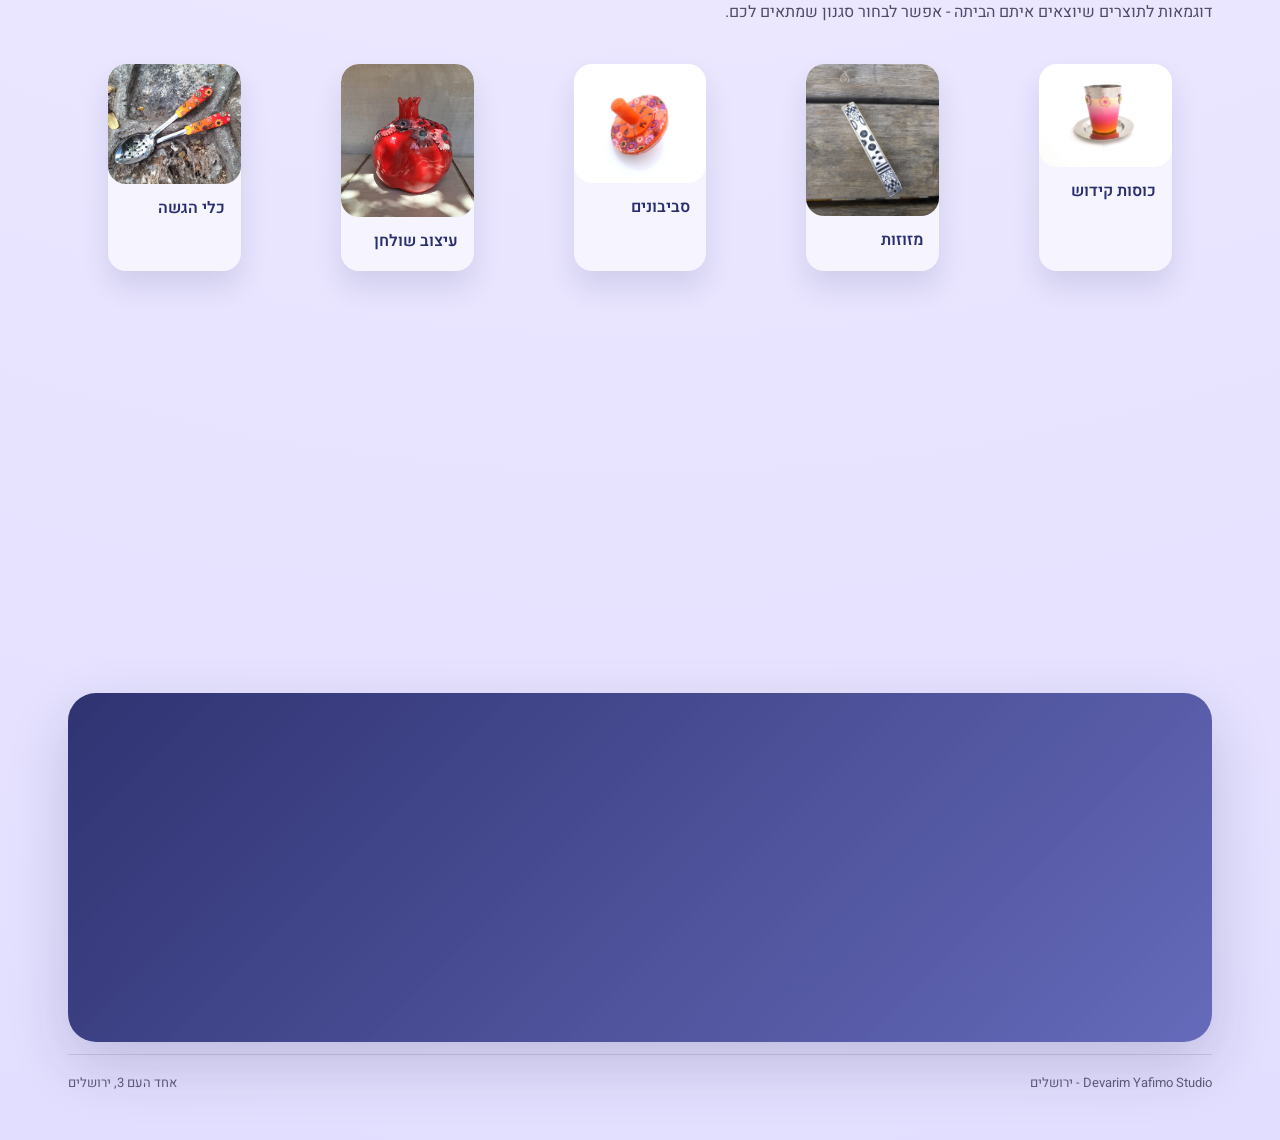
==== commit 1a41439d: "wp" ====
--- a/docs/index.html
+++ b/docs/index.html
@@ -251,7 +251,7 @@
           <div class="gallery-grid">
             <figure class="gallery-item reveal">
               <img
-                src="https://i.etsystatic.com/8277040/r/il/6e809d/1767116785/il_fullxfull.1767116785_7kuh.jpg"
+                src="assets/gallery-kiddush-cups.jpg"
                 alt="כוס קידוש בעבודת יד"
                 loading="lazy"
               />
@@ -262,7 +262,7 @@
             </figure>
             <figure class="gallery-item reveal">
               <img
-                src="https://i.etsystatic.com/8277040/r/il/8ec2e6/2850732354/il_fullxfull.2850732354_n8ok.jpg"
+                src="assets/gallery-mezuzot.jpg"
                 alt="מזוזה גיאומטרית מפימו"
                 loading="lazy"
               />
@@ -273,7 +273,7 @@
             </figure>
             <figure class="gallery-item reveal">
               <img
-                src="https://i.etsystatic.com/8277040/r/il/fa1c65/863215394/il_fullxfull.863215394_b9i9.jpg"
+                src="assets/gallery-dreidels.jpg"
                 alt="סביבון צבעוני"
                 loading="lazy"
               />
@@ -284,7 +284,7 @@
             </figure>
             <figure class="gallery-item reveal">
               <img
-                src="https://i.etsystatic.com/8277040/r/il/584388/7185488423/il_fullxfull.7185488423_a9vc.jpg"
+                src="assets/gallery-table-art.jpg"
                 alt="מרכז שולחן בעבודת יד"
                 loading="lazy"
               />
@@ -295,7 +295,7 @@
             </figure>
             <figure class="gallery-item reveal">
               <img
-                src="https://i.etsystatic.com/8277040/r/il/002869/7143385800/il_fullxfull.7143385800_ps60.jpg"
+                src="assets/gallery-serving-pieces.jpg"
                 alt="כלי הגשה פרחוניים"
                 loading="lazy"
               />
@@ -306,7 +306,7 @@
             </figure>
             <figure class="gallery-item reveal">
               <img
-                src="https://static.wixstatic.com/media/b8a812_b4b0f3f49c814c9bbf1d1952354b878e~mv2.jpg/v1/fill/w_276,h_276,fp_0.50_0.50,q_80,usm_0.66_1.00_0.01,enc_auto/b8a812_b4b0f3f49c814c9bbf1d1952354b878e~mv2.jpg"
+                src="assets/gallery-miniature-food.jpg"
                 alt="מיניאטורות אוכל - דונאטים קטנים"
                 loading="lazy"
               />
@@ -317,7 +317,7 @@
             </figure>
             <figure class="gallery-item reveal">
               <img
-                src="https://static.wixstatic.com/media/b8a812_61f7c20c7ef841029493200697634195~mv2.jpeg/v1/fill/w_276,h_276,fp_0.50_0.50,q_80,usm_0.66_1.00_0.01,enc_auto/b8a812_61f7c20c7ef841029493200697634195~mv2.jpeg"
+                src="assets/gallery-salt-shakers.jpg"
                 alt="מלחיות צבעוניות לבית"
                 loading="lazy"
               />
@@ -328,13 +328,27 @@
             </figure>
             <figure class="gallery-item reveal">
               <img
-                src="https://i.etsystatic.com/8277040/r/il/660738/2061379869/il_fullxfull.2061379869_s9yg.jpg"
+                src="assets/gallery-candlesticks.jpg"
                 alt="פמוטים בעבודת יד"
                 loading="lazy"
               />
               <figcaption>
                 <span class="lang lang-he">פמוטים</span>
                 <span class="lang lang-en">Candlesticks</span>
+              </figcaption>
+            </figure>
+            <figure class="gallery-item reveal">
+              <img src="assets/colorful-pens.jpg" alt="עטים צבעוניים בעבודת יד" loading="lazy" />
+              <figcaption>
+                <span class="lang lang-he">עטים צבעוניים</span>
+                <span class="lang lang-en">Colorful pens</span>
+              </figcaption>
+            </figure>
+            <figure class="gallery-item reveal">
+              <img src="assets/wall-decor.jpg" alt="קישוטי קיר בעבודת יד" loading="lazy" />
+              <figcaption>
+                <span class="lang lang-he">קישוטי קיר</span>
+                <span class="lang lang-en">Wall decor</span>
               </figcaption>
             </figure>
           </div>
--- a/docs/styles.css
+++ b/docs/styles.css
@@ -13,7 +13,7 @@
   --radius-lg: 28px;
   --radius-md: 18px;
   --radius-sm: 12px;
-  --hero-image: url("https://i.etsystatic.com/8277040/r/il/0d35c6/2013232828/il_fullxfull.2013232828_3y3b.jpg");
+  --hero-image: url("assets/hero.jpg");
 }
 
 * {
@@ -525,6 +525,19 @@
   .social {
     width: 100%;
   }
+
+  .hero-pills {
+    display: grid;
+    grid-template-columns: repeat(2, minmax(0, 1fr));
+    gap: 10px;
+  }
+
+  .pill {
+    text-align: center;
+    padding: 10px 12px;
+    font-size: 12px;
+    letter-spacing: 0.2px;
+  }
 }
 
 @media (max-width: 600px) {
@@ -538,6 +551,16 @@
 
   .hero-actions .btn {
     width: 100%;
+  }
+}
+
+@media (max-width: 480px) {
+  .hero-pills {
+    grid-template-columns: 1fr;
+  }
+
+  .pill {
+    font-size: 13px;
   }
 }
 
